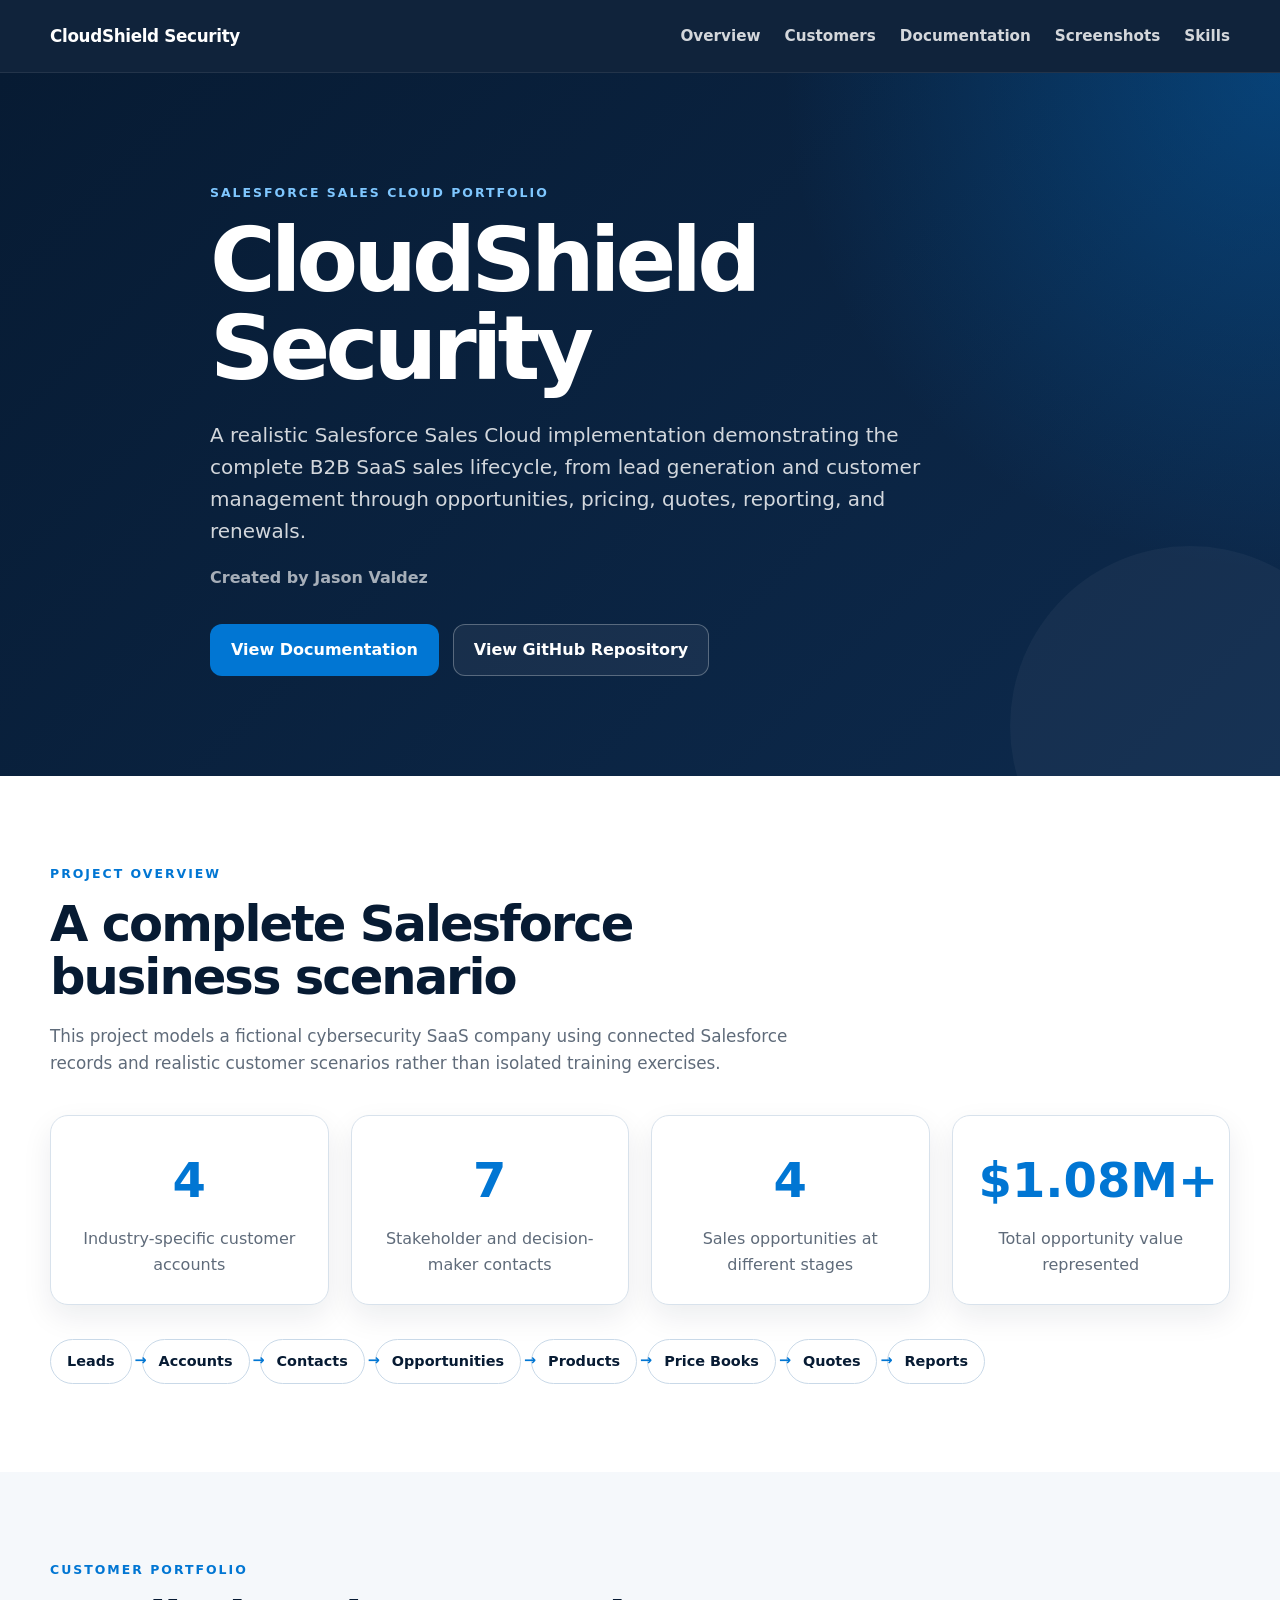
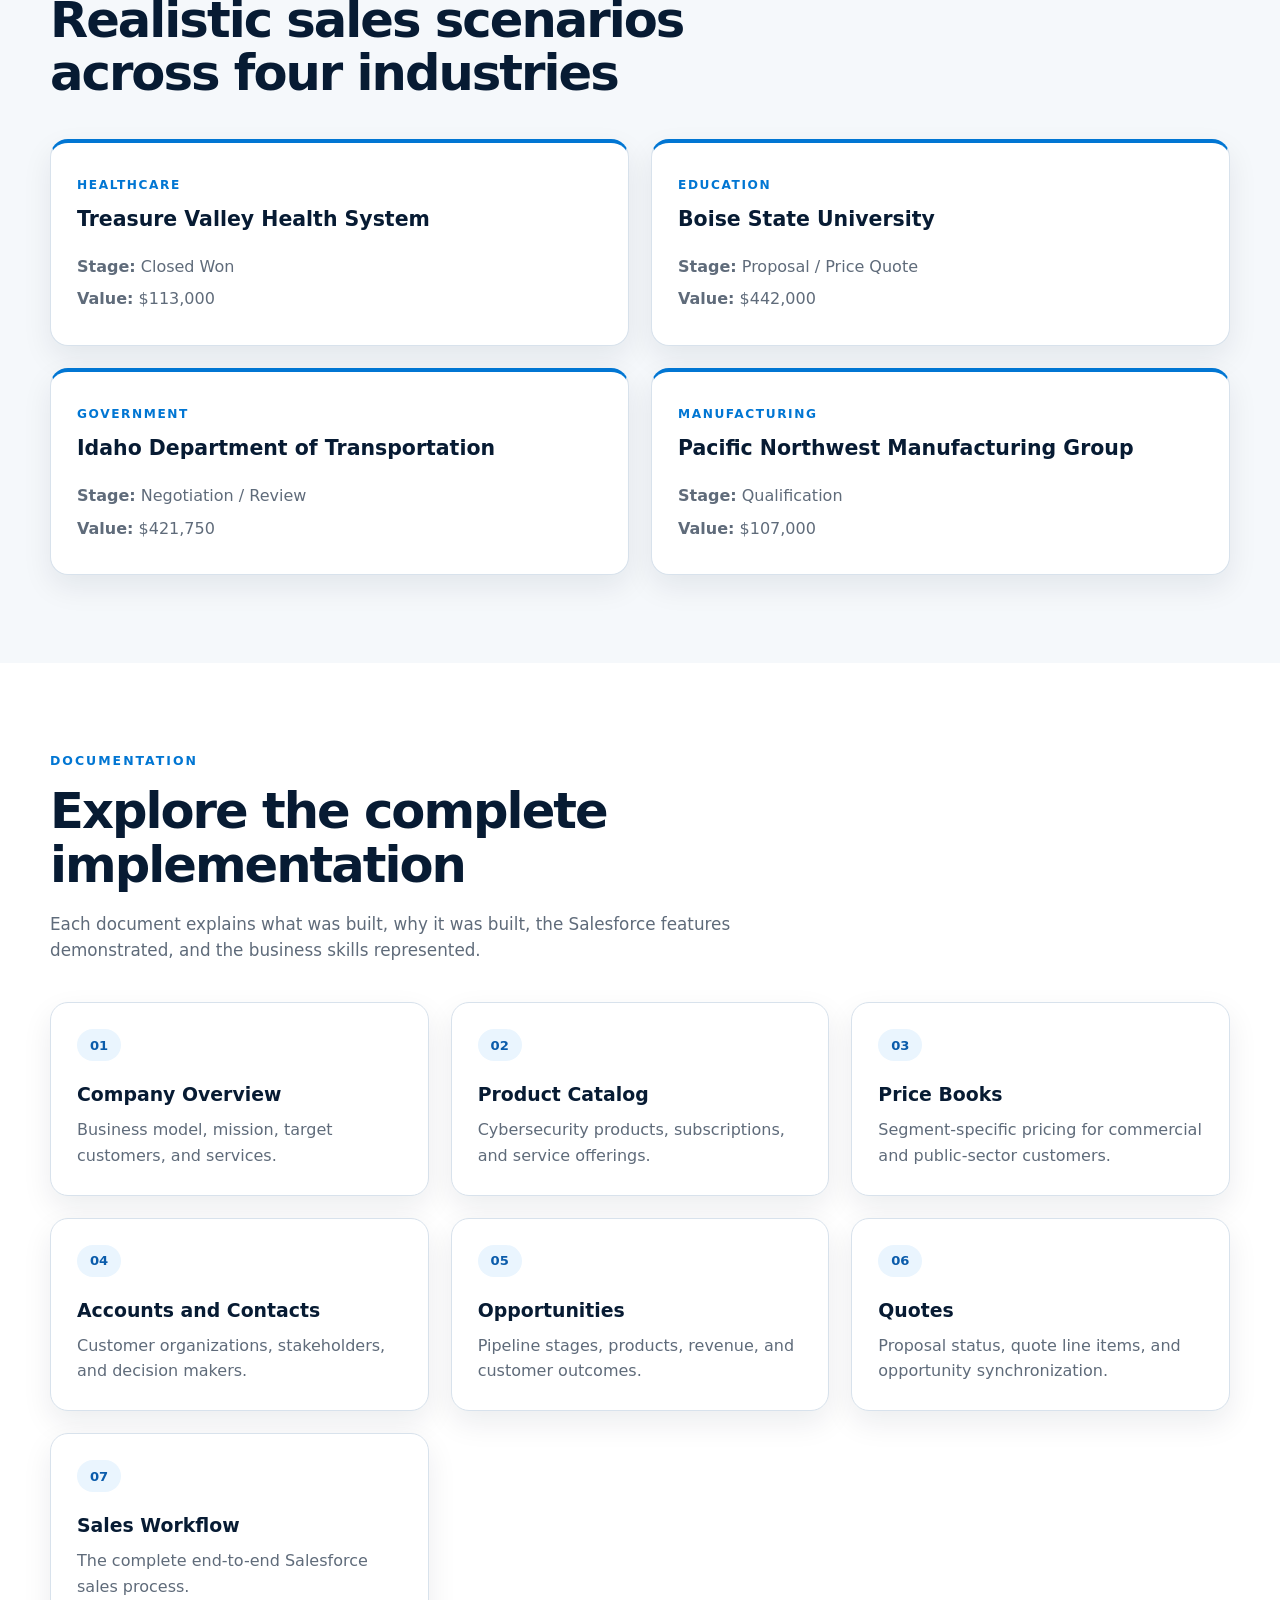
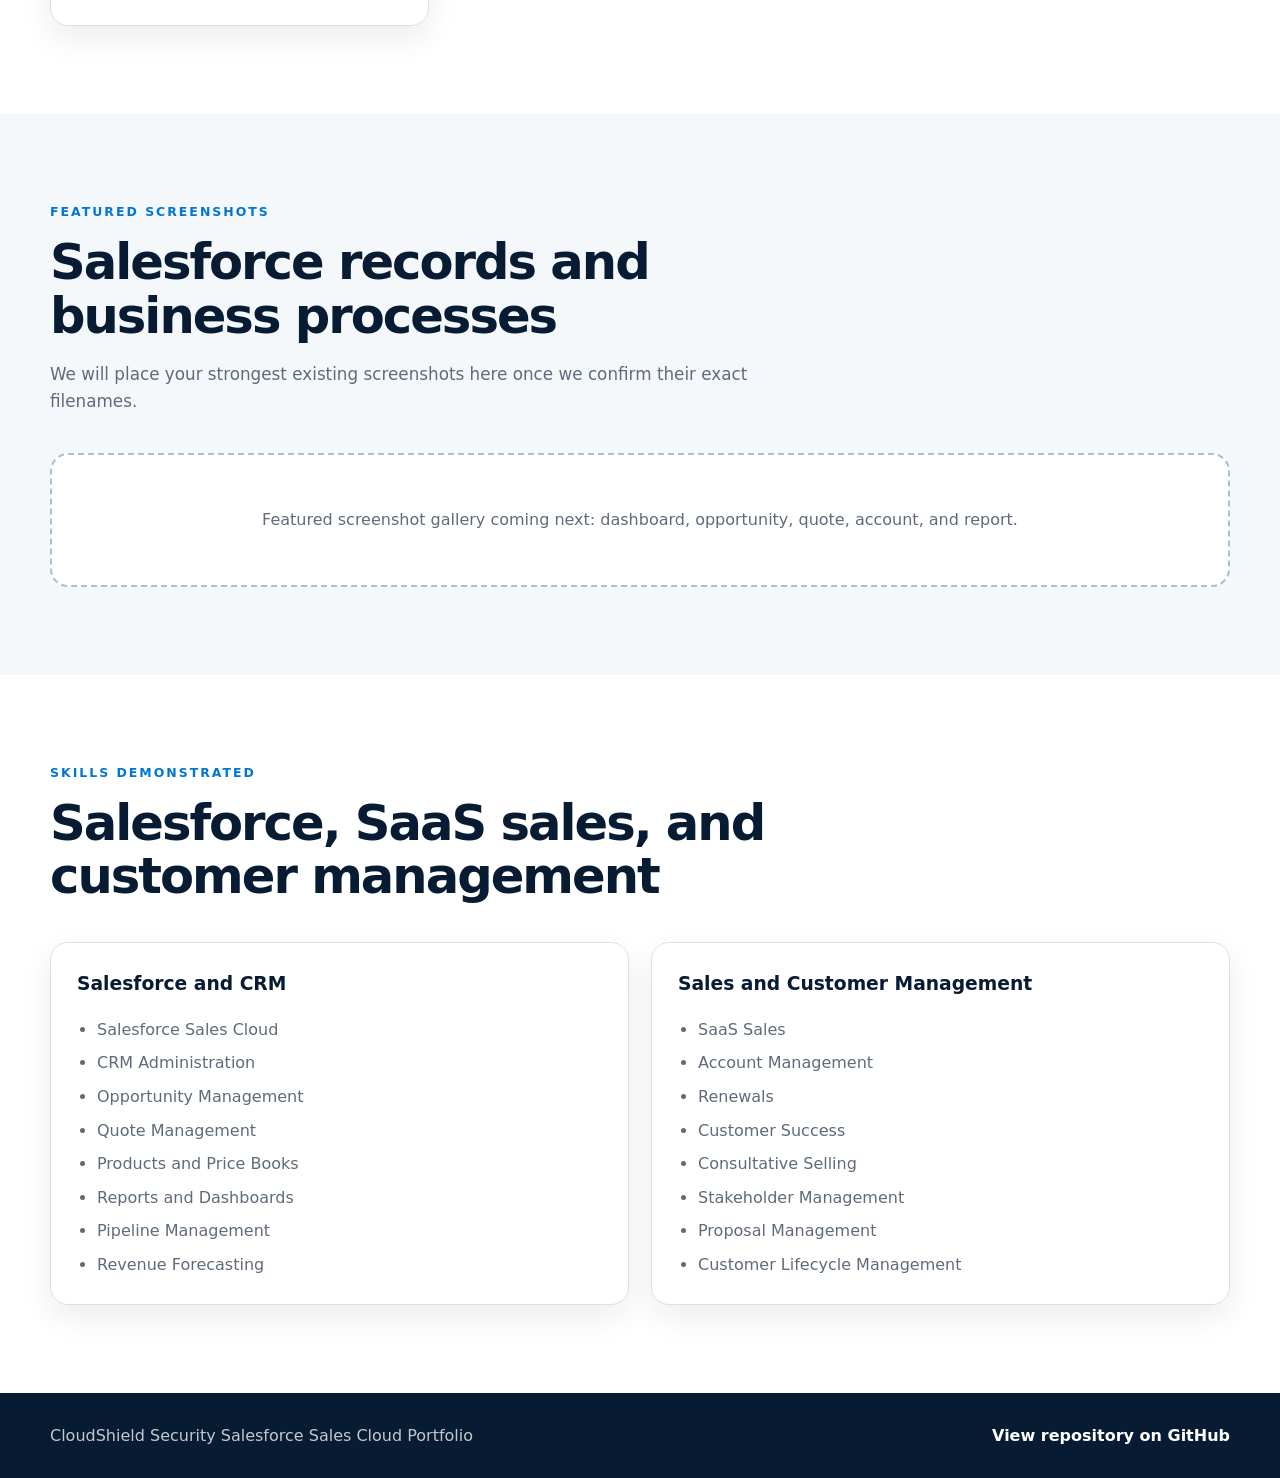
==== index.html @ b4d0d21c "Add GitHub Pages portfolio website Added a responsive Salesforce portfolio homepage with project hig" ====
<!DOCTYPE html>
<html lang="en">
<head>
    <meta charset="UTF-8">
    <meta name="viewport" content="width=device-width, initial-scale=1.0">

    <title>CloudShield Security | Salesforce Portfolio</title>

    <meta
        name="description"
        content="A Salesforce Sales Cloud portfolio demonstrating a complete B2B SaaS sales lifecycle."
    >

    <link rel="stylesheet" href="styles.css">
</head>

<body>
    <header class="site-header">
        <nav class="nav-container">
            <a class="site-name" href="#home">CloudShield Security</a>

            <button
                class="menu-button"
                type="button"
                aria-label="Open navigation menu"
                aria-expanded="false"
            >
                Menu
            </button>

            <div class="nav-links">
                <a href="#overview">Overview</a>
                <a href="#customers">Customers</a>
                <a href="#documentation">Documentation</a>
                <a href="#screenshots">Screenshots</a>
                <a href="#skills">Skills</a>
            </div>
        </nav>
    </header>

    <main>
        <section class="hero" id="home">
            <div class="section-container hero-content">
                <p class="eyebrow">Salesforce Sales Cloud Portfolio</p>

                <h1>CloudShield Security</h1>

                <p class="hero-description">
                    A realistic Salesforce Sales Cloud implementation demonstrating
                    the complete B2B SaaS sales lifecycle, from lead generation and
                    customer management through opportunities, pricing, quotes,
                    reporting, and renewals.
                </p>

                <p class="created-by">Created by Jason Valdez</p>

                <div class="hero-actions">
                    <a class="button primary-button" href="#documentation">
                        View Documentation
                    </a>

                    <a
                        class="button secondary-button"
                        href="https://github.com/Jasonx63/CloudShield-Salesforce-Portfolio"
                        target="_blank"
                        rel="noopener noreferrer"
                    >
                        View GitHub Repository
                    </a>
                </div>
            </div>
        </section>

        <section class="section" id="overview">
            <div class="section-container">
                <div class="section-heading">
                    <p class="eyebrow">Project Overview</p>
                    <h2>A complete Salesforce business scenario</h2>
                    <p>
                        This project models a fictional cybersecurity SaaS company
                        using connected Salesforce records and realistic customer
                        scenarios rather than isolated training exercises.
                    </p>
                </div>

                <div class="card-grid highlight-grid">
                    <article class="card">
                        <h3>4</h3>
                        <p>Industry-specific customer accounts</p>
                    </article>

                    <article class="card">
                        <h3>7</h3>
                        <p>Stakeholder and decision-maker contacts</p>
                    </article>

                    <article class="card">
                        <h3>4</h3>
                        <p>Sales opportunities at different stages</p>
                    </article>

                    <article class="card">
                        <h3>$1.08M+</h3>
                        <p>Total opportunity value represented</p>
                    </article>
                </div>

                <div class="workflow">
                    <span>Leads</span>
                    <span>Accounts</span>
                    <span>Contacts</span>
                    <span>Opportunities</span>
                    <span>Products</span>
                    <span>Price Books</span>
                    <span>Quotes</span>
                    <span>Reports</span>
                </div>
            </div>
        </section>

        <section class="section alternate-section" id="customers">
            <div class="section-container">
                <div class="section-heading">
                    <p class="eyebrow">Customer Portfolio</p>
                    <h2>Realistic sales scenarios across four industries</h2>
                </div>

                <div class="card-grid customer-grid">
                    <article class="card customer-card">
                        <p class="industry-label">Healthcare</p>
                        <h3>Treasure Valley Health System</h3>
                        <p><strong>Stage:</strong> Closed Won</p>
                        <p><strong>Value:</strong> $113,000</p>
                    </article>

                    <article class="card customer-card">
                        <p class="industry-label">Education</p>
                        <h3>Boise State University</h3>
                        <p><strong>Stage:</strong> Proposal / Price Quote</p>
                        <p><strong>Value:</strong> $442,000</p>
                    </article>

                    <article class="card customer-card">
                        <p class="industry-label">Government</p>
                        <h3>Idaho Department of Transportation</h3>
                        <p><strong>Stage:</strong> Negotiation / Review</p>
                        <p><strong>Value:</strong> $421,750</p>
                    </article>

                    <article class="card customer-card">
                        <p class="industry-label">Manufacturing</p>
                        <h3>Pacific Northwest Manufacturing Group</h3>
                        <p><strong>Stage:</strong> Qualification</p>
                        <p><strong>Value:</strong> $107,000</p>
                    </article>
                </div>
            </div>
        </section>

        <section class="section" id="documentation">
            <div class="section-container">
                <div class="section-heading">
                    <p class="eyebrow">Documentation</p>
                    <h2>Explore the complete implementation</h2>
                    <p>
                        Each document explains what was built, why it was built,
                        the Salesforce features demonstrated, and the business
                        skills represented.
                    </p>
                </div>

                <div class="card-grid documentation-grid">
                    <a class="card document-card" href="docs/01-company-overview.md">
                        <span>01</span>
                        <h3>Company Overview</h3>
                        <p>Business model, mission, target customers, and services.</p>
                    </a>

                    <a class="card document-card" href="docs/02-product-catalog.md">
                        <span>02</span>
                        <h3>Product Catalog</h3>
                        <p>Cybersecurity products, subscriptions, and service offerings.</p>
                    </a>

                    <a class="card document-card" href="docs/03-price-books.md">
                        <span>03</span>
                        <h3>Price Books</h3>
                        <p>Segment-specific pricing for commercial and public-sector customers.</p>
                    </a>

                    <a class="card document-card" href="docs/04-accounts-and-contacts.md">
                        <span>04</span>
                        <h3>Accounts and Contacts</h3>
                        <p>Customer organizations, stakeholders, and decision makers.</p>
                    </a>

                    <a class="card document-card" href="docs/05-opportunities.md">
                        <span>05</span>
                        <h3>Opportunities</h3>
                        <p>Pipeline stages, products, revenue, and customer outcomes.</p>
                    </a>

                    <a class="card document-card" href="docs/06-quotes.md">
                        <span>06</span>
                        <h3>Quotes</h3>
                        <p>Proposal status, quote line items, and opportunity synchronization.</p>
                    </a>

                    <a class="card document-card" href="docs/07-sales-workflow.md">
                        <span>07</span>
                        <h3>Sales Workflow</h3>
                        <p>The complete end-to-end Salesforce sales process.</p>
                    </a>
                </div>
            </div>
        </section>

        <section class="section alternate-section" id="screenshots">
            <div class="section-container">
                <div class="section-heading">
                    <p class="eyebrow">Featured Screenshots</p>
                    <h2>Salesforce records and business processes</h2>
                    <p>
                        We will place your strongest existing screenshots here once
                        we confirm their exact filenames.
                    </p>
                </div>

                <div class="screenshot-placeholder">
                    <p>
                        Featured screenshot gallery coming next:
                        dashboard, opportunity, quote, account, and report.
                    </p>
                </div>
            </div>
        </section>

        <section class="section" id="skills">
            <div class="section-container">
                <div class="section-heading">
                    <p class="eyebrow">Skills Demonstrated</p>
                    <h2>Salesforce, SaaS sales, and customer management</h2>
                </div>

                <div class="skills-layout">
                    <article class="card">
                        <h3>Salesforce and CRM</h3>
                        <ul>
                            <li>Salesforce Sales Cloud</li>
                            <li>CRM Administration</li>
                            <li>Opportunity Management</li>
                            <li>Quote Management</li>
                            <li>Products and Price Books</li>
                            <li>Reports and Dashboards</li>
                            <li>Pipeline Management</li>
                            <li>Revenue Forecasting</li>
                        </ul>
                    </article>

                    <article class="card">
                        <h3>Sales and Customer Management</h3>
                        <ul>
                            <li>SaaS Sales</li>
                            <li>Account Management</li>
                            <li>Renewals</li>
                            <li>Customer Success</li>
                            <li>Consultative Selling</li>
                            <li>Stakeholder Management</li>
                            <li>Proposal Management</li>
                            <li>Customer Lifecycle Management</li>
                        </ul>
                    </article>
                </div>
            </div>
        </section>
    </main>

    <footer class="site-footer">
        <div class="section-container footer-content">
            <p>CloudShield Security Salesforce Sales Cloud Portfolio</p>

            <a
                href="https://github.com/Jasonx63/CloudShield-Salesforce-Portfolio"
                target="_blank"
                rel="noopener noreferrer"
            >
                View repository on GitHub
            </a>
        </div>
    </footer>

    <script src="script.js"></script>
</body>
</html>
---- styles.css ----
:root {
    --navy: #071b33;
    --navy-light: #0d2a4d;
    --blue: #0176d3;
    --blue-dark: #0b5cab;
    --blue-soft: #eaf5fe;
    --text: #1f2d3d;
    --muted: #5f6b7a;
    --background: #ffffff;
    --surface: #f5f8fb;
    --border: #d8e2ec;
    --shadow: 0 12px 30px rgba(7, 27, 51, 0.08);
    --radius: 18px;
    --max-width: 1180px;
}

* {
    box-sizing: border-box;
}

html {
    scroll-behavior: smooth;
}

body {
    margin: 0;
    font-family:
        Inter,
        ui-sans-serif,
        system-ui,
        -apple-system,
        BlinkMacSystemFont,
        "Segoe UI",
        sans-serif;
    color: var(--text);
    background: var(--background);
    line-height: 1.6;
}

img {
    display: block;
    max-width: 100%;
}

a {
    color: inherit;
}

button,
a {
    -webkit-tap-highlight-color: transparent;
}

.section-container {
    width: min(100% - 40px, var(--max-width));
    margin-inline: auto;
}

/* Header */

.site-header {
    position: sticky;
    top: 0;
    z-index: 1000;
    background: rgba(7, 27, 51, 0.96);
    backdrop-filter: blur(14px);
    border-bottom: 1px solid rgba(255, 255, 255, 0.08);
}

.nav-container {
    width: min(100% - 40px, var(--max-width));
    min-height: 72px;
    margin-inline: auto;
    display: flex;
    align-items: center;
    justify-content: space-between;
    gap: 24px;
}

.site-name {
    color: #ffffff;
    font-size: 1.05rem;
    font-weight: 800;
    text-decoration: none;
    letter-spacing: -0.02em;
}

.nav-links {
    display: flex;
    align-items: center;
    gap: 24px;
}

.nav-links a {
    color: rgba(255, 255, 255, 0.82);
    font-size: 0.95rem;
    font-weight: 600;
    text-decoration: none;
    transition:
        color 0.2s ease,
        transform 0.2s ease;
}

.nav-links a:hover,
.nav-links a:focus-visible {
    color: #ffffff;
    transform: translateY(-1px);
}

.menu-button {
    display: none;
    border: 1px solid rgba(255, 255, 255, 0.18);
    border-radius: 10px;
    padding: 9px 14px;
    color: #ffffff;
    background: transparent;
    font: inherit;
    font-weight: 700;
    cursor: pointer;
}

/* Hero */

.hero {
    position: relative;
    overflow: hidden;
    padding: 110px 0 100px;
    color: #ffffff;
    background:
        radial-gradient(
            circle at top right,
            rgba(1, 118, 211, 0.36),
            transparent 34%
        ),
        linear-gradient(135deg, var(--navy) 0%, var(--navy-light) 100%);
}

.hero::after {
    content: "";
    position: absolute;
    right: -90px;
    bottom: -130px;
    width: 360px;
    height: 360px;
    border-radius: 50%;
    background: rgba(255, 255, 255, 0.04);
}

.hero-content {
    position: relative;
    z-index: 1;
    max-width: 860px;
}

.eyebrow {
    margin: 0 0 14px;
    color: var(--blue);
    font-size: 0.78rem;
    font-weight: 800;
    letter-spacing: 0.16em;
    text-transform: uppercase;
}

.hero .eyebrow {
    color: #7fc7ff;
}

.hero h1 {
    max-width: 850px;
    margin: 0;
    font-size: clamp(3rem, 7vw, 5.8rem);
    line-height: 0.98;
    letter-spacing: -0.055em;
}

.hero-description {
    max-width: 760px;
    margin: 26px 0 0;
    color: rgba(255, 255, 255, 0.82);
    font-size: clamp(1.05rem, 2vw, 1.25rem);
}

.created-by {
    margin: 18px 0 0;
    color: rgba(255, 255, 255, 0.64);
    font-weight: 700;
}

.hero-actions {
    display: flex;
    flex-wrap: wrap;
    gap: 14px;
    margin-top: 34px;
}

.button {
    display: inline-flex;
    min-height: 48px;
    align-items: center;
    justify-content: center;
    border: 1px solid transparent;
    border-radius: 12px;
    padding: 12px 20px;
    font-weight: 800;
    text-decoration: none;
    transition:
        transform 0.2s ease,
        background 0.2s ease,
        border-color 0.2s ease;
}

.button:hover,
.button:focus-visible {
    transform: translateY(-2px);
}

.primary-button {
    color: #ffffff;
    background: var(--blue);
}

.primary-button:hover,
.primary-button:focus-visible {
    background: var(--blue-dark);
}

.secondary-button {
    color: #ffffff;
    border-color: rgba(255, 255, 255, 0.28);
    background: rgba(255, 255, 255, 0.06);
}

.secondary-button:hover,
.secondary-button:focus-visible {
    background: rgba(255, 255, 255, 0.12);
}

/* General sections */

.section {
    padding: 88px 0;
}

.alternate-section {
    background: var(--surface);
}

.section-heading {
    max-width: 760px;
    margin-bottom: 38px;
}

.section-heading h2 {
    margin: 0;
    color: var(--navy);
    font-size: clamp(2rem, 4vw, 3.1rem);
    line-height: 1.08;
    letter-spacing: -0.04em;
}

.section-heading p:not(.eyebrow) {
    margin: 18px 0 0;
    color: var(--muted);
    font-size: 1.05rem;
}

.card-grid {
    display: grid;
    gap: 22px;
}

.card {
    border: 1px solid var(--border);
    border-radius: var(--radius);
    padding: 26px;
    background: #ffffff;
    box-shadow: var(--shadow);
}

.card h3 {
    margin: 0;
    color: var(--navy);
}

.card p {
    color: var(--muted);
}

.highlight-grid {
    grid-template-columns: repeat(4, minmax(0, 1fr));
}

.highlight-grid .card {
    text-align: center;
}

.highlight-grid h3 {
    color: var(--blue);
    font-size: clamp(2rem, 4vw, 3rem);
}

.highlight-grid p {
    margin: 8px 0 0;
}

.workflow {
    display: flex;
    flex-wrap: wrap;
    gap: 10px;
    margin-top: 34px;
}

.workflow span {
    position: relative;
    border: 1px solid #c9d9e8;
    border-radius: 999px;
    padding: 10px 16px;
    color: var(--navy);
    background: #ffffff;
    font-size: 0.9rem;
    font-weight: 800;
}

.workflow span:not(:last-child)::after {
    content: "→";
    position: absolute;
    top: 50%;
    right: -10px;
    z-index: 1;
    color: var(--blue);
    transform: translate(50%, -50%);
}

/* Customers */

.customer-grid {
    grid-template-columns: repeat(2, minmax(0, 1fr));
}

.customer-card {
    border-top: 4px solid var(--blue);
}

.customer-card h3 {
    margin: 8px 0 18px;
    font-size: 1.28rem;
}

.customer-card p {
    margin: 7px 0;
}

.industry-label {
    margin: 0;
    color: var(--blue) !important;
    font-size: 0.76rem;
    font-weight: 800;
    letter-spacing: 0.13em;
    text-transform: uppercase;
}

/* Documentation */

.documentation-grid {
    grid-template-columns: repeat(3, minmax(0, 1fr));
}

.document-card {
    display: block;
    text-decoration: none;
    transition:
        transform 0.2s ease,
        box-shadow 0.2s ease,
        border-color 0.2s ease;
}

.document-card:hover,
.document-card:focus-visible {
    border-color: #9cccf1;
    box-shadow: 0 18px 36px rgba(7, 27, 51, 0.12);
    transform: translateY(-4px);
}

.document-card span {
    display: inline-flex;
    min-width: 44px;
    min-height: 32px;
    align-items: center;
    justify-content: center;
    border-radius: 999px;
    color: var(--blue-dark);
    background: var(--blue-soft);
    font-size: 0.82rem;
    font-weight: 900;
}

.document-card h3 {
    margin: 18px 0 8px;
    font-size: 1.18rem;
}

.document-card p {
    margin: 0;
}

/* Screenshots */

.screenshot-placeholder {
    border: 2px dashed #a9bfd3;
    border-radius: var(--radius);
    padding: 52px 24px;
    text-align: center;
    background: #ffffff;
}

.screenshot-placeholder p {
    margin: 0;
    color: var(--muted);
}

/* Skills */

.skills-layout {
    display: grid;
    grid-template-columns: repeat(2, minmax(0, 1fr));
    gap: 22px;
}

.skills-layout ul {
    margin: 18px 0 0;
    padding-left: 20px;
    color: var(--muted);
}

.skills-layout li + li {
    margin-top: 8px;
}

/* Footer */

.site-footer {
    padding: 30px 0;
    color: rgba(255, 255, 255, 0.76);
    background: var(--navy);
}

.footer-content {
    display: flex;
    align-items: center;
    justify-content: space-between;
    gap: 24px;
}

.footer-content p {
    margin: 0;
}

.footer-content a {
    color: #ffffff;
    font-weight: 800;
    text-decoration: none;
}

.footer-content a:hover,
.footer-content a:focus-visible {
    text-decoration: underline;
}

/* Responsive layout */

@media (max-width: 900px) {
    .highlight-grid,
    .documentation-grid {
        grid-template-columns: repeat(2, minmax(0, 1fr));
    }

    .nav-links {
        position: absolute;
        top: 72px;
        right: 20px;
        left: 20px;
        display: none;
        flex-direction: column;
        align-items: stretch;
        gap: 0;
        overflow: hidden;
        border: 1px solid rgba(255, 255, 255, 0.1);
        border-radius: 14px;
        background: var(--navy);
        box-shadow: 0 20px 40px rgba(0, 0, 0, 0.22);
    }

    .nav-links.open {
        display: flex;
    }

    .nav-links a {
        padding: 15px 18px;
        border-bottom: 1px solid rgba(255, 255, 255, 0.08);
    }

    .nav-links a:last-child {
        border-bottom: 0;
    }

    .menu-button {
        display: inline-flex;
    }
}

@media (max-width: 680px) {
    .section-container,
    .nav-container {
        width: min(100% - 28px, var(--max-width));
    }

    .hero {
        padding: 88px 0 74px;
    }

    .section {
        padding: 70px 0;
    }

    .highlight-grid,
    .customer-grid,
    .documentation-grid,
    .skills-layout {
        grid-template-columns: 1fr;
    }

    .workflow {
        display: grid;
        grid-template-columns: 1fr;
    }

    .workflow span {
        text-align: center;
    }

    .workflow span:not(:last-child)::after {
        content: "↓";
        top: auto;
        right: 50%;
        bottom: -13px;
        transform: translate(50%, 50%);
    }

    .hero-actions {
        flex-direction: column;
    }

    .button {
        width: 100%;
    }

    .footer-content {
        flex-direction: column;
        align-items: flex-start;
    }
}

@media (prefers-reduced-motion: reduce) {
    html {
        scroll-behavior: auto;
    }

    *,
    *::before,
    *::after {
        transition: none !important;
    }
}
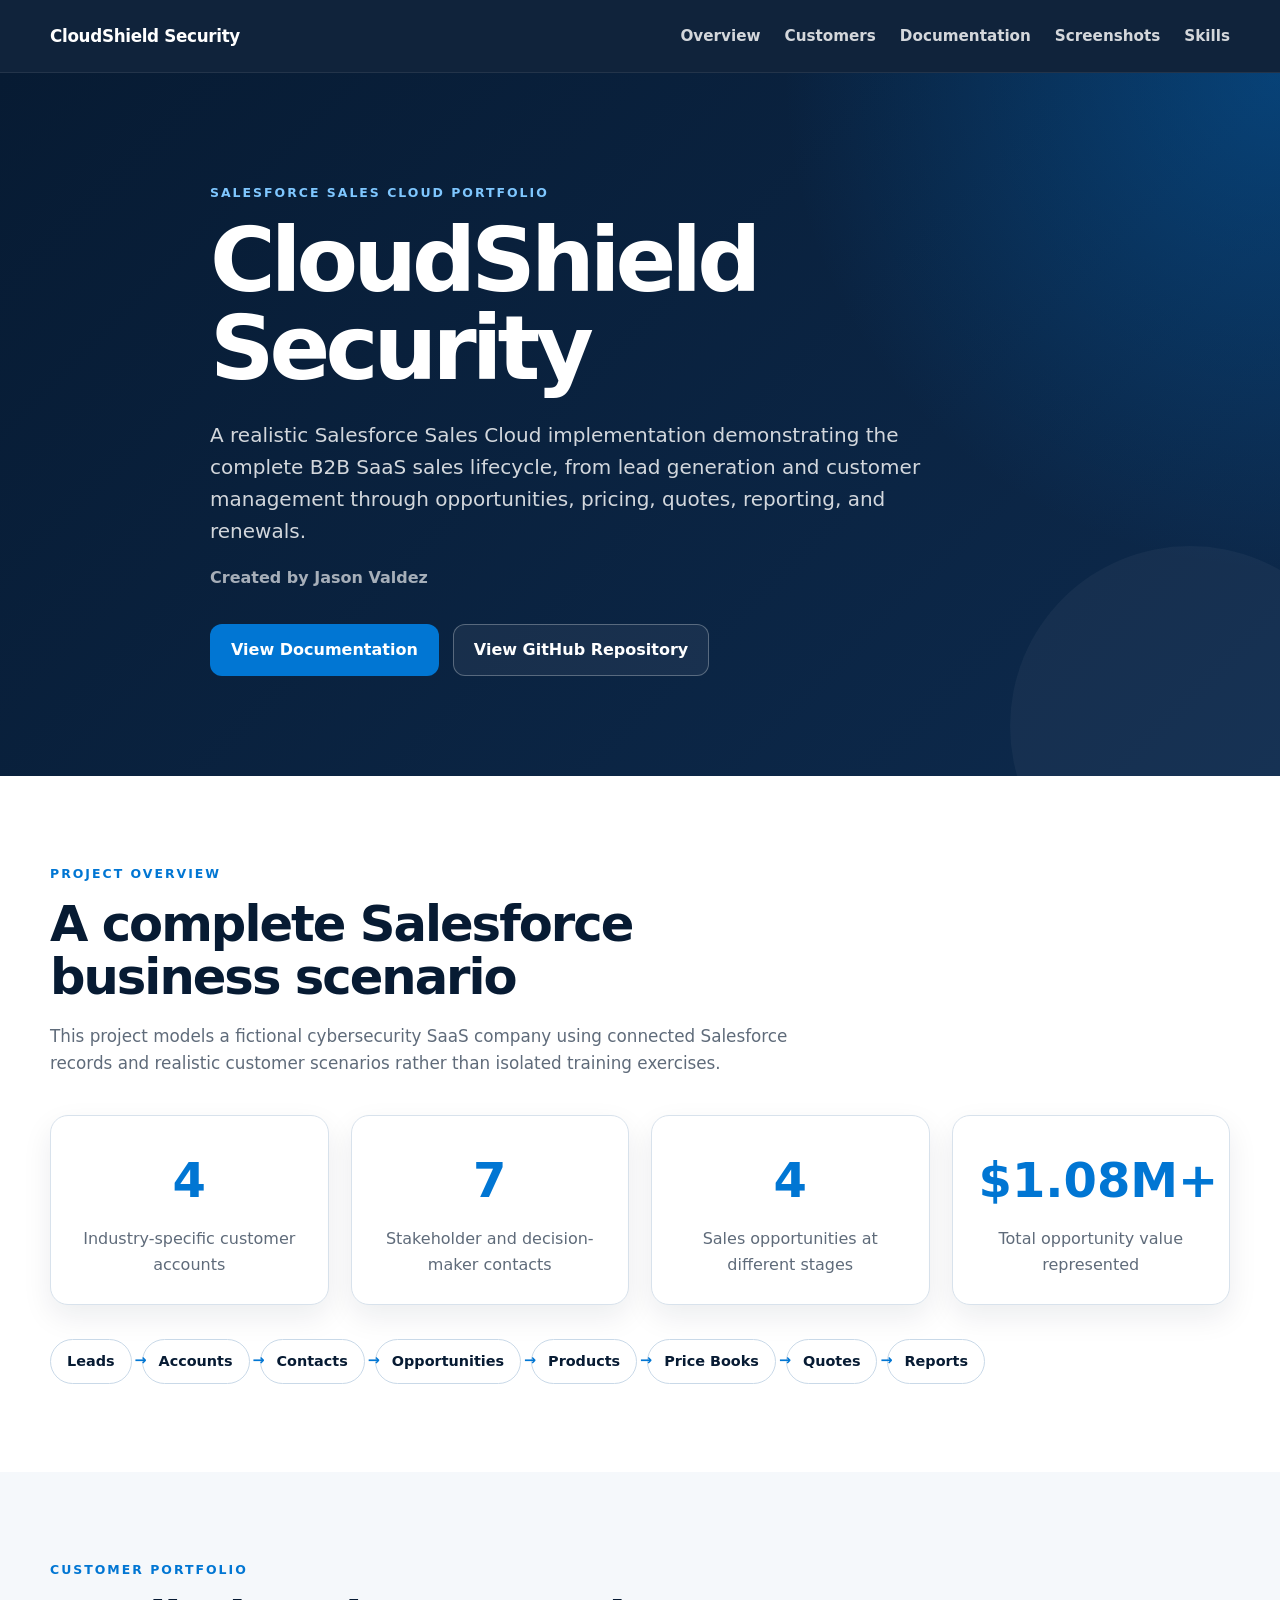
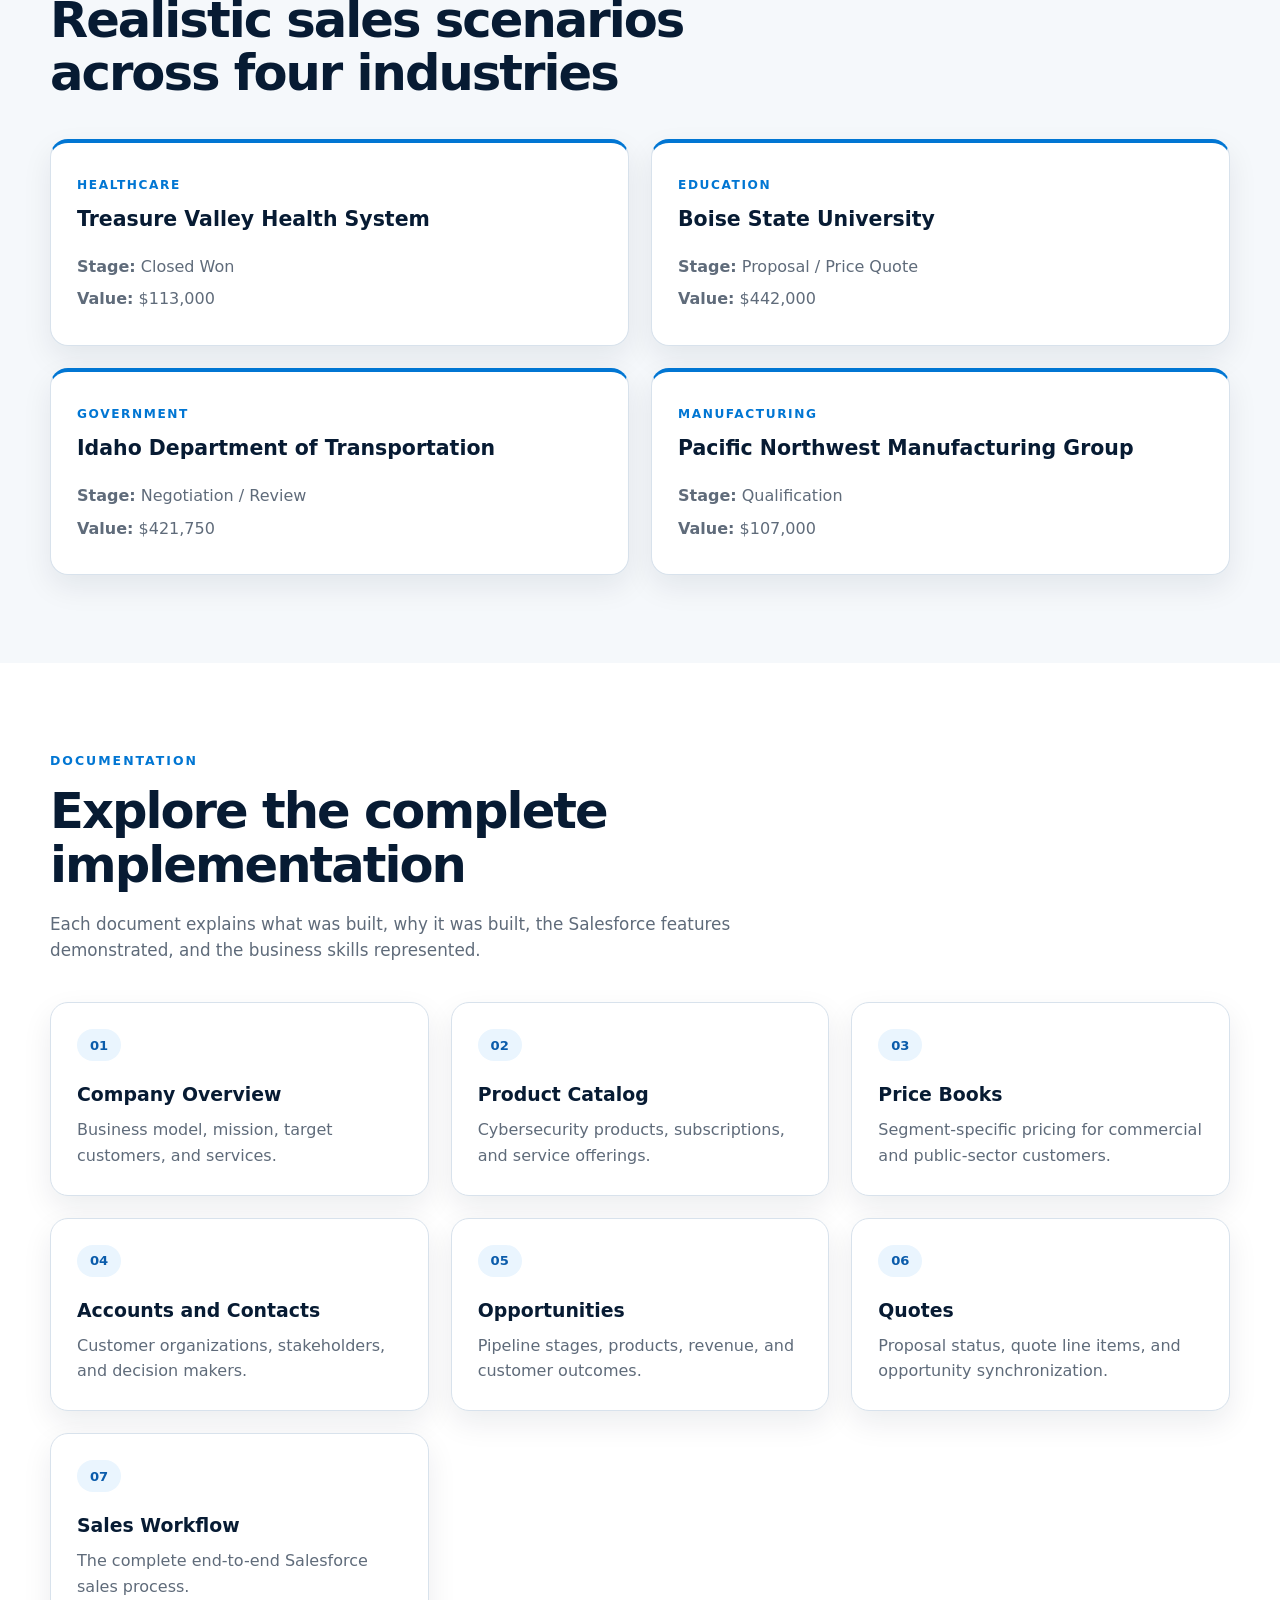
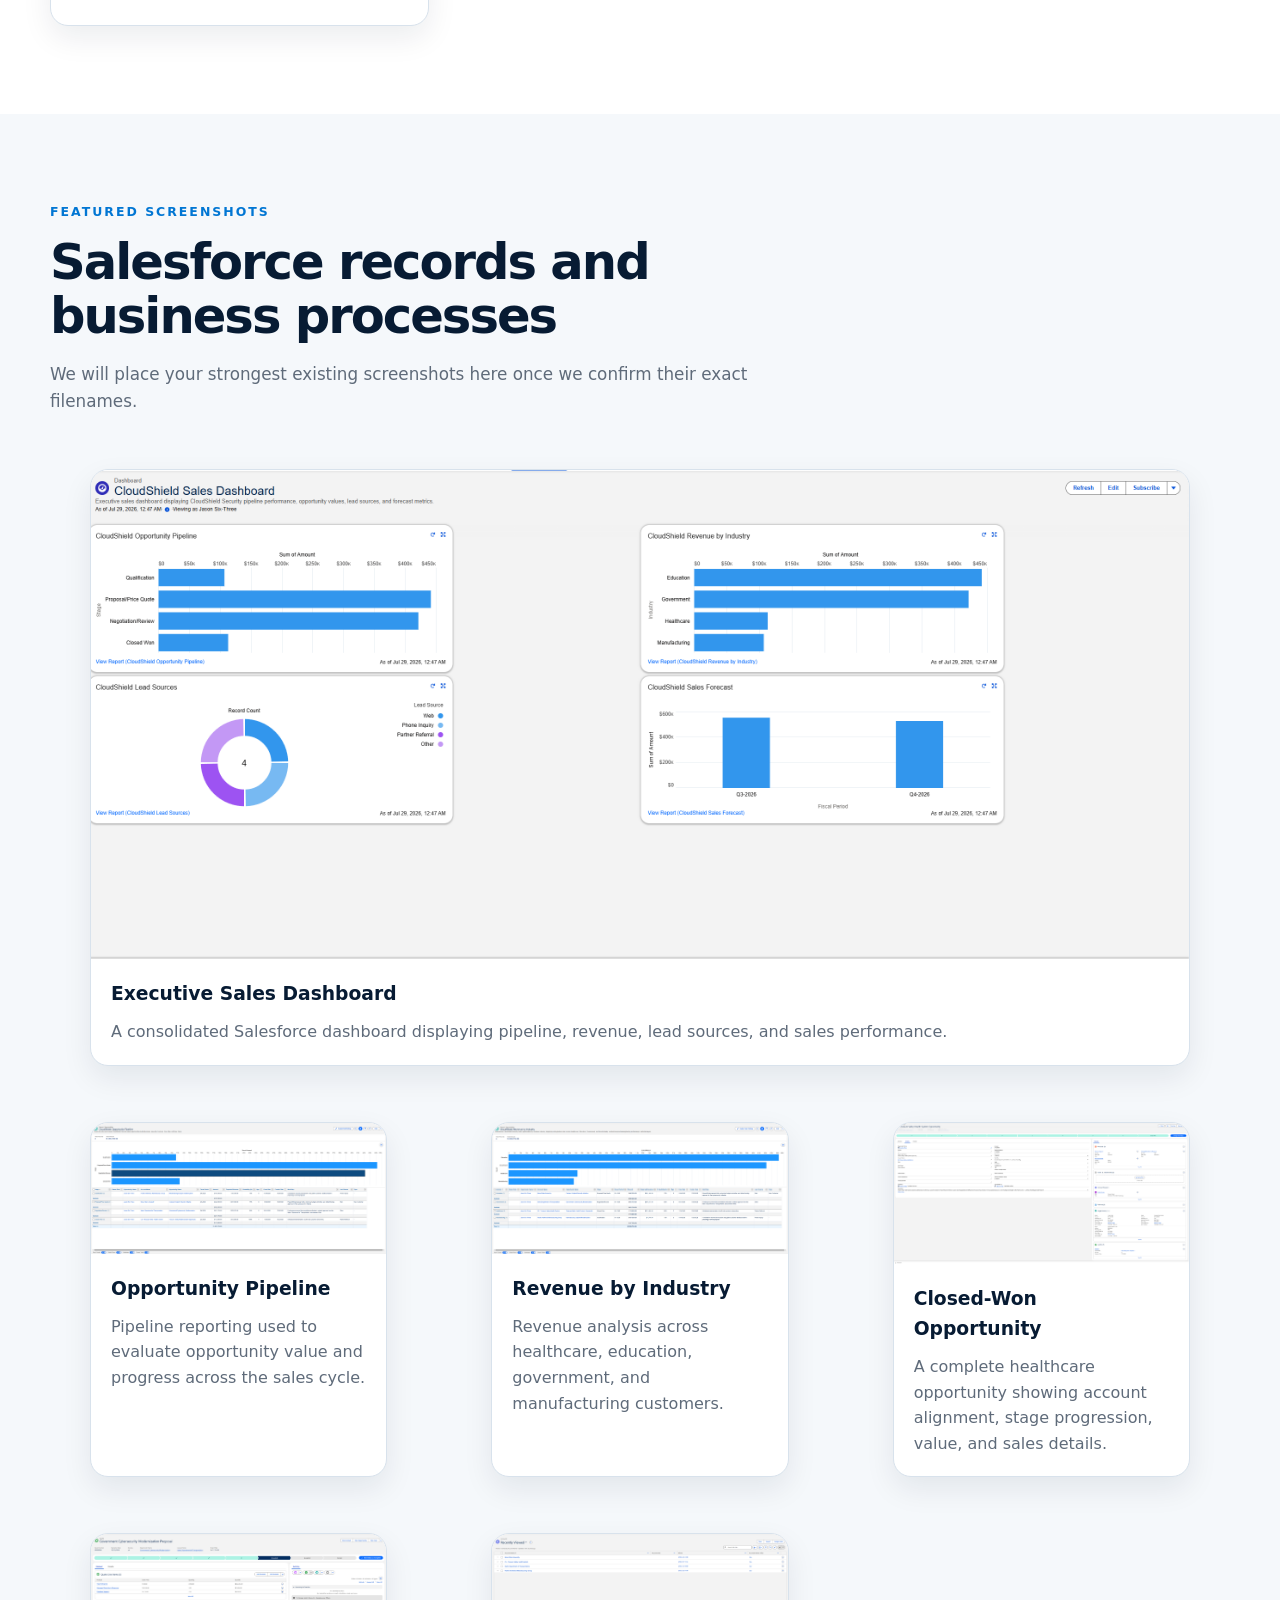
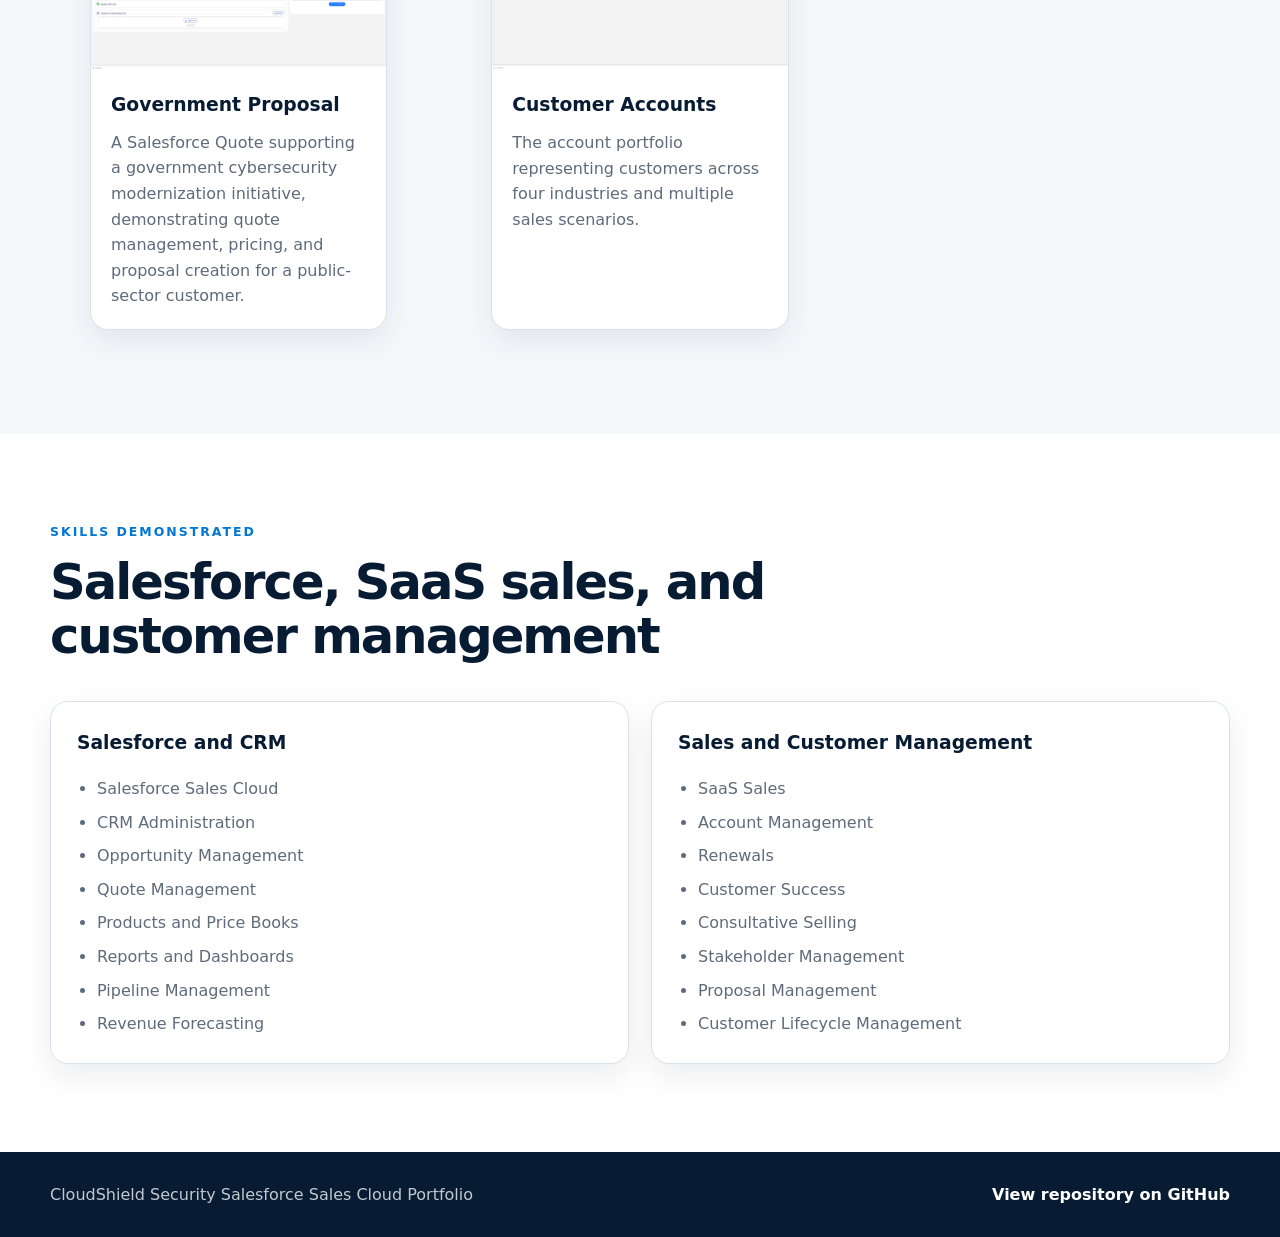
==== commit 8946aa01: "Build initial portfolio website Created a responsive GitHub Pages portfolio featuring a custom homep" ====
--- a/index.html
+++ b/index.html
@@ -226,12 +226,135 @@
                     </p>
                 </div>
 
-                <div class="screenshot-placeholder">
-                    <p>
-                        Featured screenshot gallery coming next:
-                        dashboard, opportunity, quote, account, and report.
-                    </p>
-                </div>
+<div class="screenshot-gallery">
+    <figure class="screenshot-card screenshot-featured">
+        <a
+            href="screenshots/dashboard/cloudshield-sales-dashboard.png"
+            target="_blank"
+        >
+            <img
+                src="screenshots/dashboard/cloudshield-sales-dashboard.png"
+                alt="CloudShield Security Salesforce sales dashboard"
+                loading="lazy"
+            >
+        </a>
+
+        <figcaption>
+            <h3>Executive Sales Dashboard</h3>
+            <p>
+                A consolidated Salesforce dashboard displaying pipeline,
+                revenue, lead sources, and sales performance.
+            </p>
+        </figcaption>
+    </figure>
+
+    <figure class="screenshot-card">
+        <a
+            href="screenshots/oppurtunities/opportunity-pipeline-report.png"
+            target="_blank"
+        >
+            <img
+                src="screenshots/oppurtunities/opportunity-pipeline-report.png"
+                alt="Salesforce opportunity pipeline report"
+                loading="lazy"
+            >
+        </a>
+
+        <figcaption>
+            <h3>Opportunity Pipeline</h3>
+            <p>
+                Pipeline reporting used to evaluate opportunity value and
+                progress across the sales cycle.
+            </p>
+        </figcaption>
+    </figure>
+
+    <figure class="screenshot-card">
+        <a
+            href="screenshots/oppurtunities/revenue-by-industry-report.png"
+            target="_blank"
+        >
+            <img
+                src="screenshots/oppurtunities/revenue-by-industry-report.png"
+                alt="Salesforce revenue by industry report"
+                loading="lazy"
+            >
+        </a>
+
+        <figcaption>
+            <h3>Revenue by Industry</h3>
+            <p>
+                Revenue analysis across healthcare, education, government,
+                and manufacturing customers.
+            </p>
+        </figcaption>
+    </figure>
+
+    <figure class="screenshot-card">
+        <a
+            href="screenshots/oppurtunities/treasure-valley-health-system-opportunity.png"
+            target="_blank"
+        >
+            <img
+                src="screenshots/oppurtunities/treasure-valley-health-system-opportunity.png"
+                alt="Treasure Valley Health System Salesforce opportunity"
+                loading="lazy"
+            >
+        </a>
+
+        <figcaption>
+            <h3>Closed-Won Opportunity</h3>
+            <p>
+                A complete healthcare opportunity showing account alignment,
+                stage progression, value, and sales details.
+            </p>
+        </figcaption>
+    </figure>
+
+<figure class="screenshot-card">
+    <a
+        href="screenshots/quotes/quote-03-government-cybersecurity-modernization.png"
+        target="_blank"
+    >
+        <img
+            src="screenshots/quotes/quote-03-government-cybersecurity-modernization.png"
+            alt="Government Cybersecurity Modernization Salesforce Quote"
+            loading="lazy"
+        >
+    </a>
+
+    <figcaption>
+        <h3>Government Proposal</h3>
+
+        <p>
+            A Salesforce Quote supporting a government cybersecurity modernization
+            initiative, demonstrating quote management, pricing, and proposal
+            creation for a public-sector customer.
+        </p>
+    </figcaption>
+</figure>
+
+    <figure class="screenshot-card">
+        <a
+            href="screenshots/accounts/accounts-list.png"
+            target="_blank"
+        >
+            <img
+                src="screenshots/accounts/accounts-list.png"
+                alt="CloudShield Security Salesforce account list"
+                loading="lazy"
+            >
+        </a>
+
+        <figcaption>
+            <h3>Customer Accounts</h3>
+            <p>
+                The account portfolio representing customers across four
+                industries and multiple sales scenarios.
+            </p>
+        </figcaption>
+    </figure>
+</div>
             </div>
         </section>
 
--- a/styles.css
+++ b/styles.css
@@ -405,18 +405,52 @@
 
 /* Screenshots */
 
-.screenshot-placeholder {
-    border: 2px dashed #a9bfd3;
+/* Screenshots */
+
+.screenshot-gallery {
+    display: grid;
+    grid-template-columns: repeat(auto-fit, minmax(320px, 1fr));
+    gap: 24px;
+}
+
+.screenshot-featured {
+    grid-column: 1 / -1;
+}
+
+.screenshot-card {
+    overflow: hidden;
+    border: 1px solid var(--border);
     border-radius: var(--radius);
-    padding: 52px 24px;
-    text-align: center;
     background: #ffffff;
-}
-
-.screenshot-placeholder p {
+    box-shadow: var(--shadow);
+    transition: transform 0.25s ease, box-shadow 0.25s ease;
+}
+
+.screenshot-card:hover {
+    transform: translateY(-4px);
+    box-shadow: 0 18px 36px rgba(7, 27, 51, 0.12);
+}
+
+.screenshot-card img {
+    display: block;
+    width: 100%;
+    height: auto;
+}
+
+.screenshot-card figcaption {
+    padding: 20px;
+}
+
+.screenshot-card h3 {
+    margin: 0 0 10px;
+    color: var(--navy);
+}
+
+.screenshot-card p {
     margin: 0;
     color: var(--muted);
 }
+
 
 /* Skills */
 
